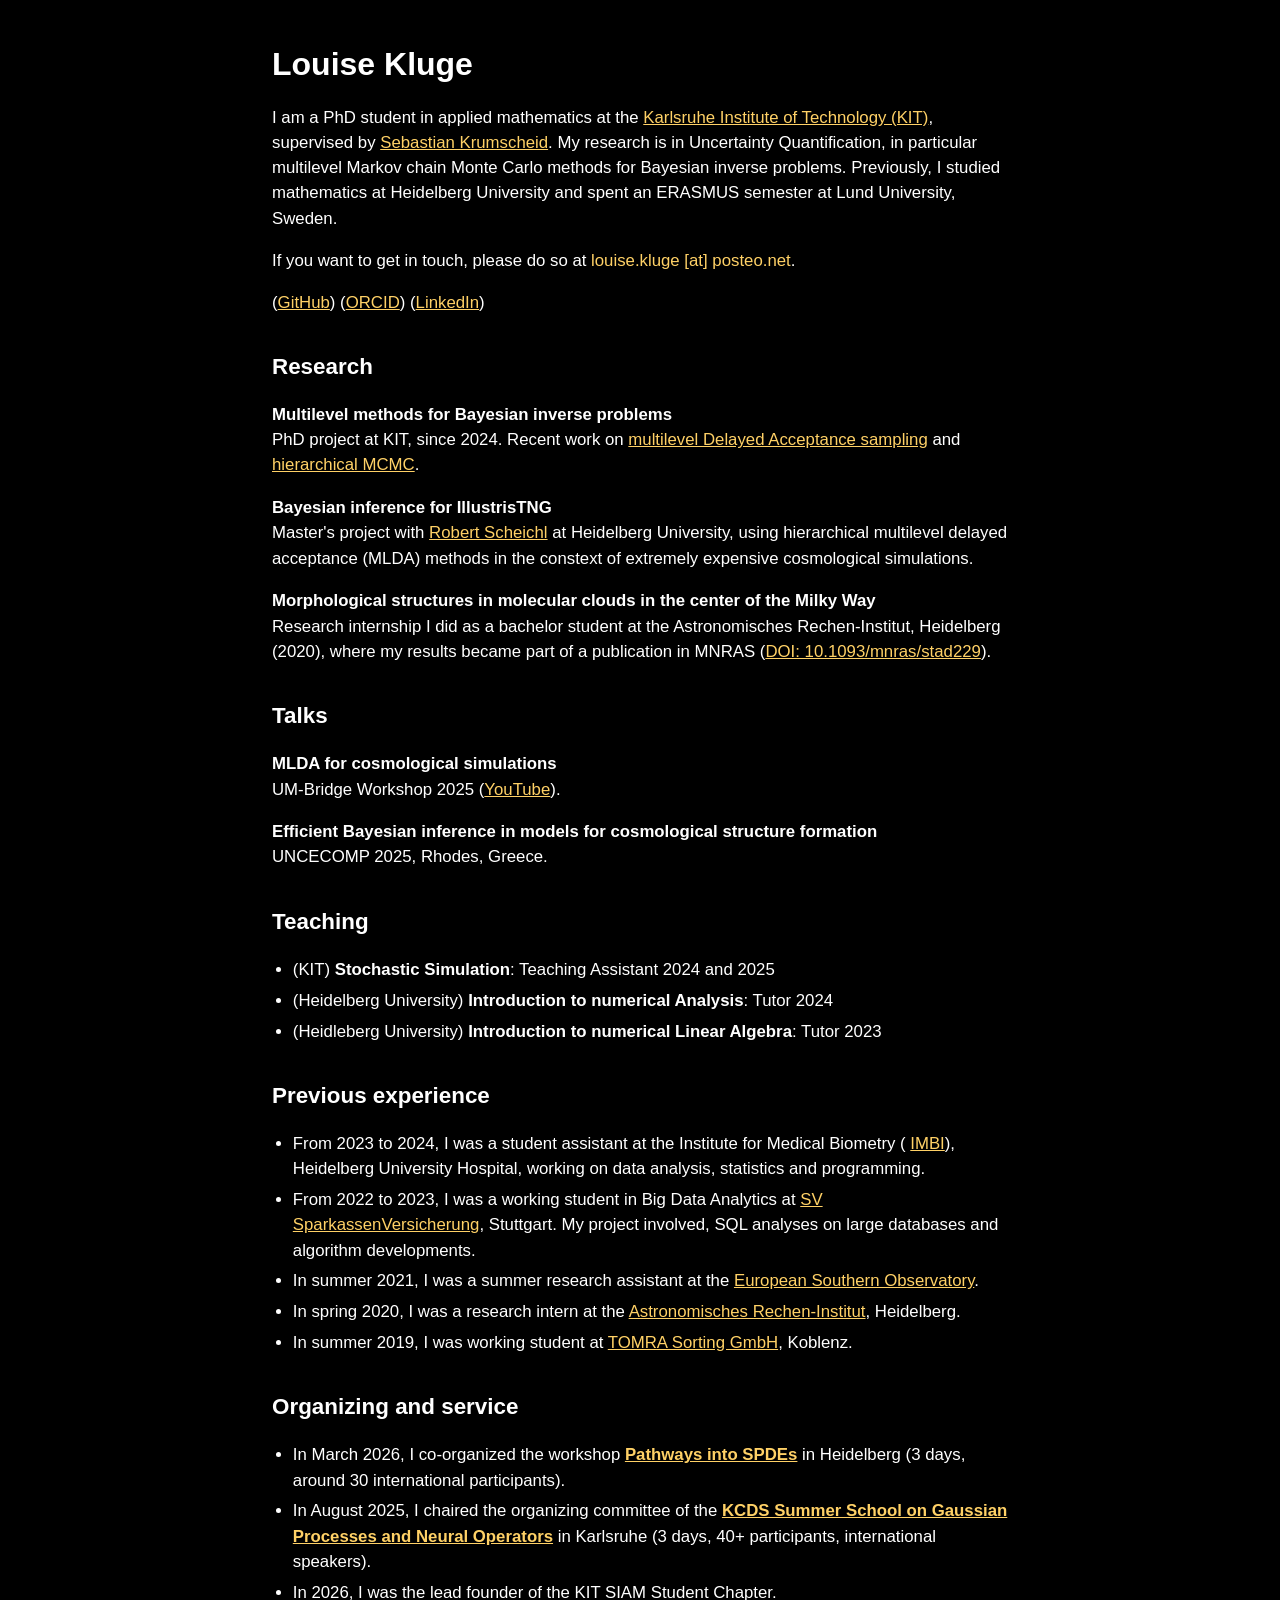
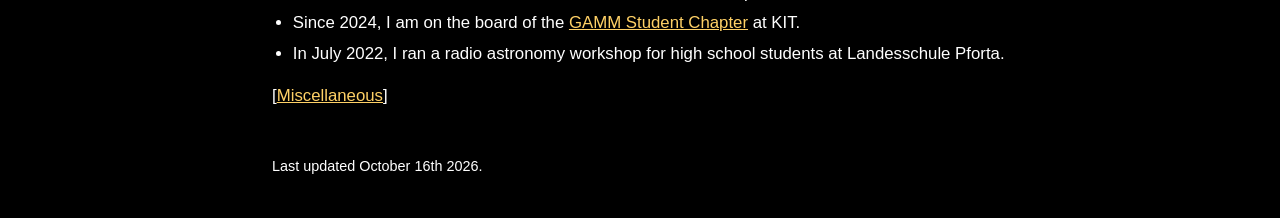
==== index.html @ 1eddc621 "update" ====
<!DOCTYPE html>
<html lang="en">
<head>
  <meta charset="utf-8">
  <meta name="viewport" content="width=device-width, initial-scale=1">
  <meta name="description" content="Louise Kluge Personal Website.">
  <title>L. Kluge</title>
  <link rel="stylesheet" href="style.css">
</head>
<body>

  <h1>Louise Kluge</h1>

  <p>
    I am a PhD student in applied mathematics at the
    <a href="https://www.scc.kit.edu/personen/17714.php">Karlsruhe Institute of Technology (KIT)</a>, 
	supervised by <a href="https://www.scc.kit.edu/forschung/17000.php">Sebastian Krumscheid</a>.
    My research is in Uncertainty Quantification, in particular multilevel
    Markov chain Monte Carlo methods for Bayesian inverse problems.
    Previously, I studied mathematics at Heidelberg University and spent an ERASMUS semester at Lund University, Sweden. 
  </p>

  <p>
    If you want to get in touch, please do so at <span class="email">louise.kluge [at] posteo.net</span>.
  </p>

  <p>
    (<a href="https://github.com/louisekluge">GitHub</a>)
    (<a href="https://orcid.org/0000-0002-8956-9580">ORCID</a>)
    (<a href="https://linkedin.com/in/louise-kluge-uq">LinkedIn</a>)
  </p>

  
  <h2>Research</h2>

  <p class="entry">
    <b>Multilevel methods for Bayesian inverse problems</b><br>
    PhD project at KIT, since 2024. Recent work on <a href="https://github.com/louisekluge/mlda-variance-reduction">multilevel Delayed Acceptance sampling</a> 
	and <a href="https://github.com/louisekluge/lin_el">hierarchical MCMC</a>.
  </p>

<p class="entry">
<b>Bayesian inference for IllustrisTNG</b><br>
    Master's project with <a href="https://katana.iwr.uni-heidelberg.de/people/rob/">Robert Scheichl</a> at
	Heidelberg University, using hierarchical
    multilevel delayed acceptance (MLDA) methods in the constext of extremely expensive cosmological simulations.
</p>

  <p class="entry">
    <b>Morphological structures in molecular clouds in the center of the Milky Way</b><br>
    Research internship I did as a bachelor student at the Astronomisches Rechen-Institut, Heidelberg (2020), where 
    my results became part of a publication in MNRAS
    (<a href="https://doi.org/10.1093/mnras/stad229">DOI: 10.1093/mnras/stad229</a>).

<h2>Talks</h2>

<p class="entry">
<b>MLDA for cosmological simulations</b><br>
    UM-Bridge Workshop 2025
    (<a href="https://www.youtube.com/watch?v=TwAfJcNvwOg">YouTube</a>).
</p>

<p class="entry">
<b>Efficient Bayesian inference in models for cosmological structure formation</b><br>
    UNCECOMP 2025, Rhodes, Greece.
</p>

  <h2>Teaching</h2>

  <ul>
	
    <li>(KIT) <b>Stochastic Simulation</b>: Teaching Assistant 2024 and 2025</li>
	<li>(Heidelberg University) <b>Introduction to numerical Analysis</b>: Tutor 2024</li>
	<li>(Heidleberg University) <b>Introduction to numerical Linear Algebra</b>: Tutor 2023</li>
  </ul>

  <h2>Previous experience</h2>

  <ul>
    <li>From 2023 to 2024, I was a student assistant at the Institute for Medical Biometry (
		<a href="https://www.klinikum.uni-heidelberg.de/kliniken-institute/institute/institut-fuer-medizinische-biometrie/">IMBI</a>),
      Heidelberg University Hospital, working on data analysis, statistics and programming.</li>
    <li>From 2022 to 2023, I was a working student in Big Data Analytics at
		<a href="https://www.sparkassenversicherung.de">SV SparkassenVersicherung</a>, Stuttgart.
      My project involved, SQL analyses on large databases and algorithm developments.</li>
    <li>In summer 2021, I was a summer research assistant at the
      <a href="https://www.eso.org/">European Southern Observatory</a>.</li>
    <li>In spring 2020, I was a research intern at the
      <a href="https://www.ari.uni-heidelberg.de/">Astronomisches Rechen-Institut</a>, Heidelberg.</li>
	<li>In summer 2019, I was working student at 
      <a href="https://www.tomra.com/">TOMRA Sorting GmbH</a>, Koblenz.</li>
  </ul>


<h2>Organizing and service</h2>

<ul>
<li>In March 2026, I co-organized the workshop
<a href="https://ssp.math.uni-heidelberg.de/WS_SPDEs_2026/index.html"><b>Pathways into SPDEs</b></a> in Heidelberg
      (3 days, around 30 international participants).</li>
<li>In August 2025, I chaired the organizing committee of the
<a href="https://www.kcds.kit.edu/973.php"><b>KCDS Summer School on Gaussian Processes and Neural Operators</b></a> in Karlsruhe
      (3 days, 40+ participants, international speakers).</li>
<li>In 2026, I was the lead founder of the KIT SIAM Student Chapter.</li>
<li>Since 2024, I am on the board of the
<a href="https://www.mathsee.kit.edu/GAMM-Student-Chapter.php">GAMM Student Chapter</a> at KIT.</li>
<li>In July 2022, I ran a radio astronomy workshop for high school students at Landesschule Pforta.</li>
</ul>

<p>[<a href="misc.html">Miscellaneous</a>]</p>	
  <footer>Last updated October 16th 2026.</footer>

</body>
</html>
---- style.css ----
html { color-scheme: dark; }
body {
  max-width: 46rem;
  margin: 2.5rem auto;
  padding: 0 1rem;
  font-family: -apple-system, BlinkMacSystemFont, "Segoe UI", Helvetica, Arial, sans-serif;
  font-size: 1.05rem;
  line-height: 1.5;
  color: #fff;
  background: #000;
}
h1 { font-size: 2rem; margin-bottom: 0.5rem; }
h2 { font-size: 1.4rem; margin-top: 2.2rem; }
h3 { font-size: 1.15rem; margin-top: 1.6rem; }
a { color: #ffd166; text-decoration: underline; }
a:hover { text-decoration: none; }
.entry { margin: 0 0 1.1rem 0; }
ul { padding-left: 1.3rem; }
li { margin-bottom: 0.35rem; }
footer { margin-top: 3rem; font-size: 0.9rem; }
.email { color: #ffd166; }
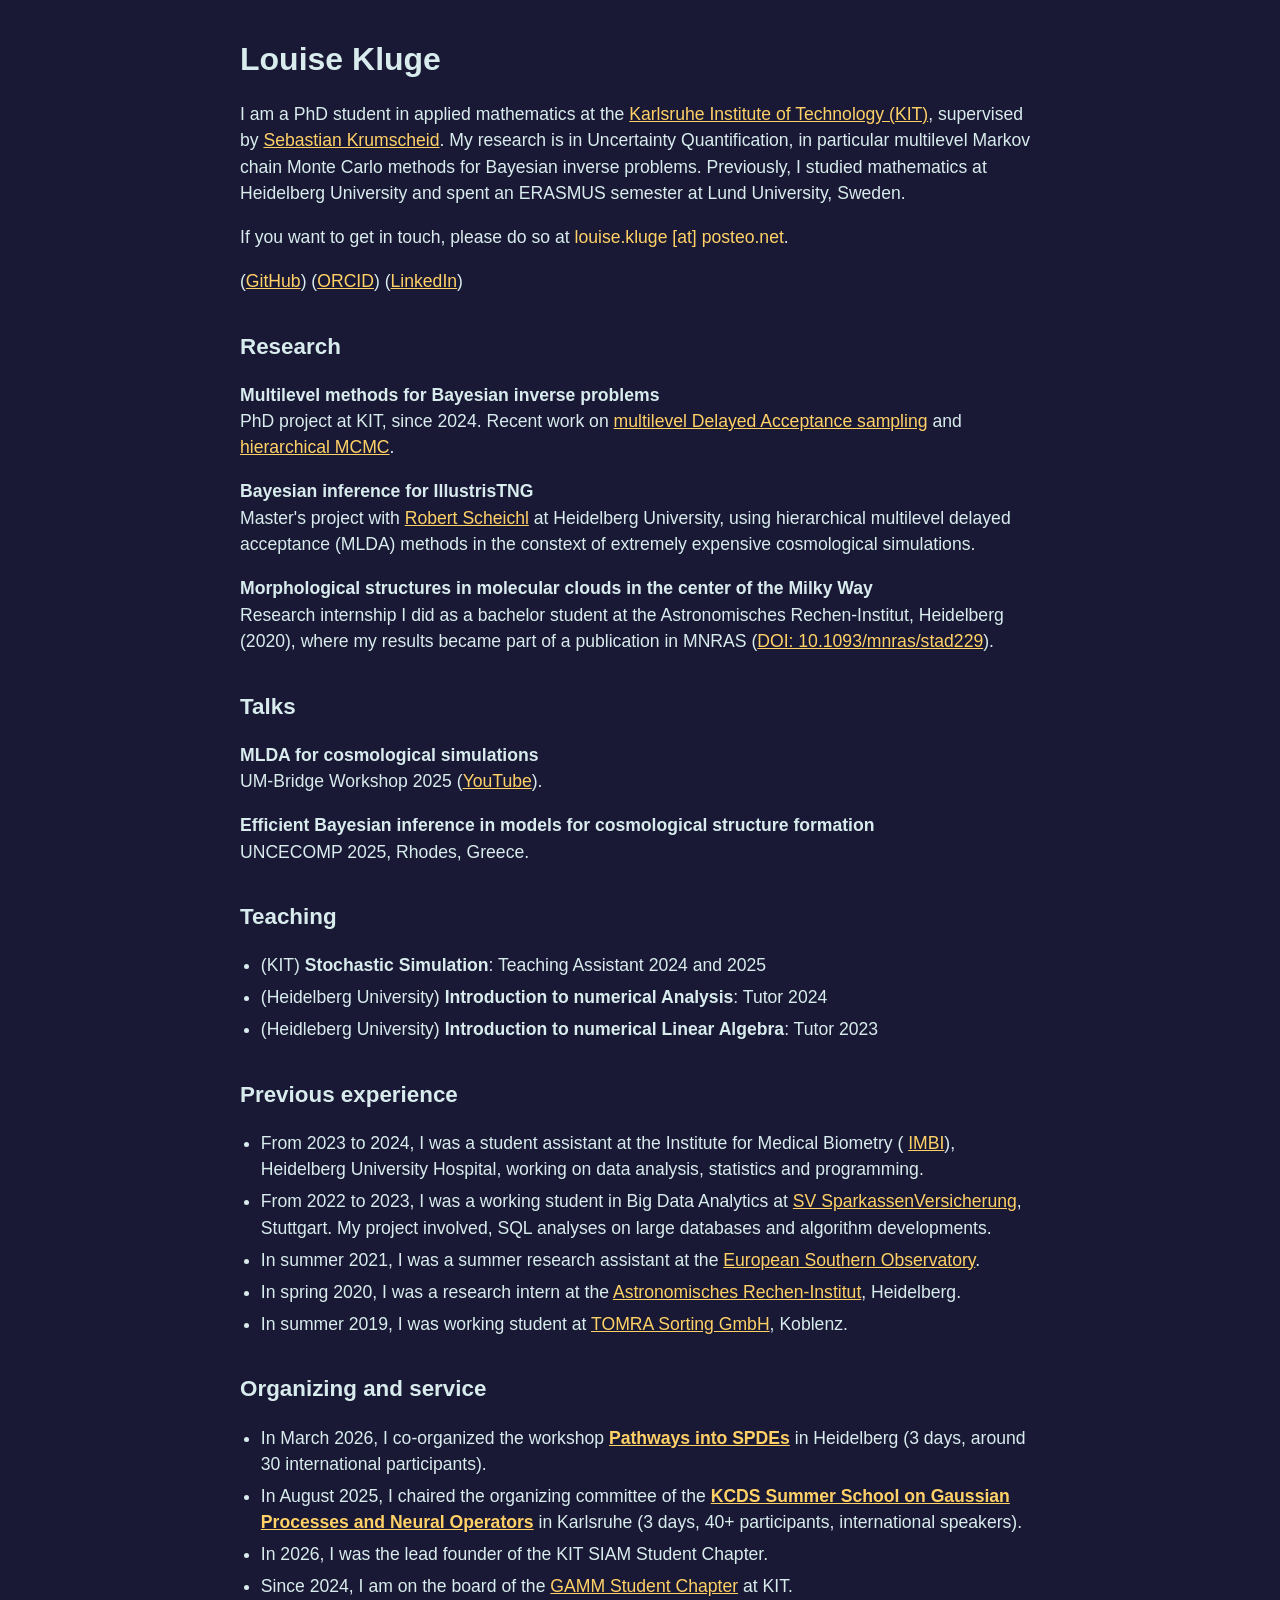
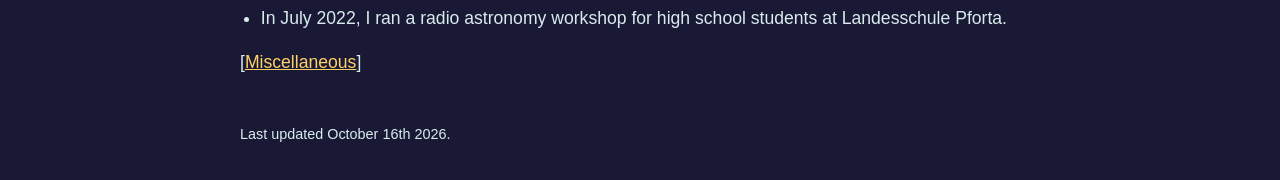
==== commit 85ceb065: "style" ====
--- a/index.html
+++ b/index.html
@@ -42,8 +42,8 @@
 <p class="entry">
 <b>Bayesian inference for IllustrisTNG</b><br>
     Master's project with <a href="https://katana.iwr.uni-heidelberg.de/people/rob/">Robert Scheichl</a> at
-	Heidelberg University, using hierarchical
-    multilevel delayed acceptance (MLDA) methods in the constext of extremely expensive cosmological simulations.
+	Heidelberg University, using hierarchical multilevel delayed acceptance (MLDA) methods 
+	in the constext of extremely expensive cosmological simulations.
 </p>
 
   <p class="entry">
--- a/style.css
+++ b/style.css
@@ -1,13 +1,13 @@
 html { color-scheme: dark; }
 body {
-  max-width: 46rem;
-  margin: 2.5rem auto;
+  max-width: 50rem;
+  margin: 2.2rem auto;
   padding: 0 1rem;
   font-family: -apple-system, BlinkMacSystemFont, "Segoe UI", Helvetica, Arial, sans-serif;
-  font-size: 1.05rem;
+  font-size: 1.1rem;
   line-height: 1.5;
-  color: #fff;
-  background: #000;
+  color: #d8eced;
+  background: #191935;
 }
 h1 { font-size: 2rem; margin-bottom: 0.5rem; }
 h2 { font-size: 1.4rem; margin-top: 2.2rem; }
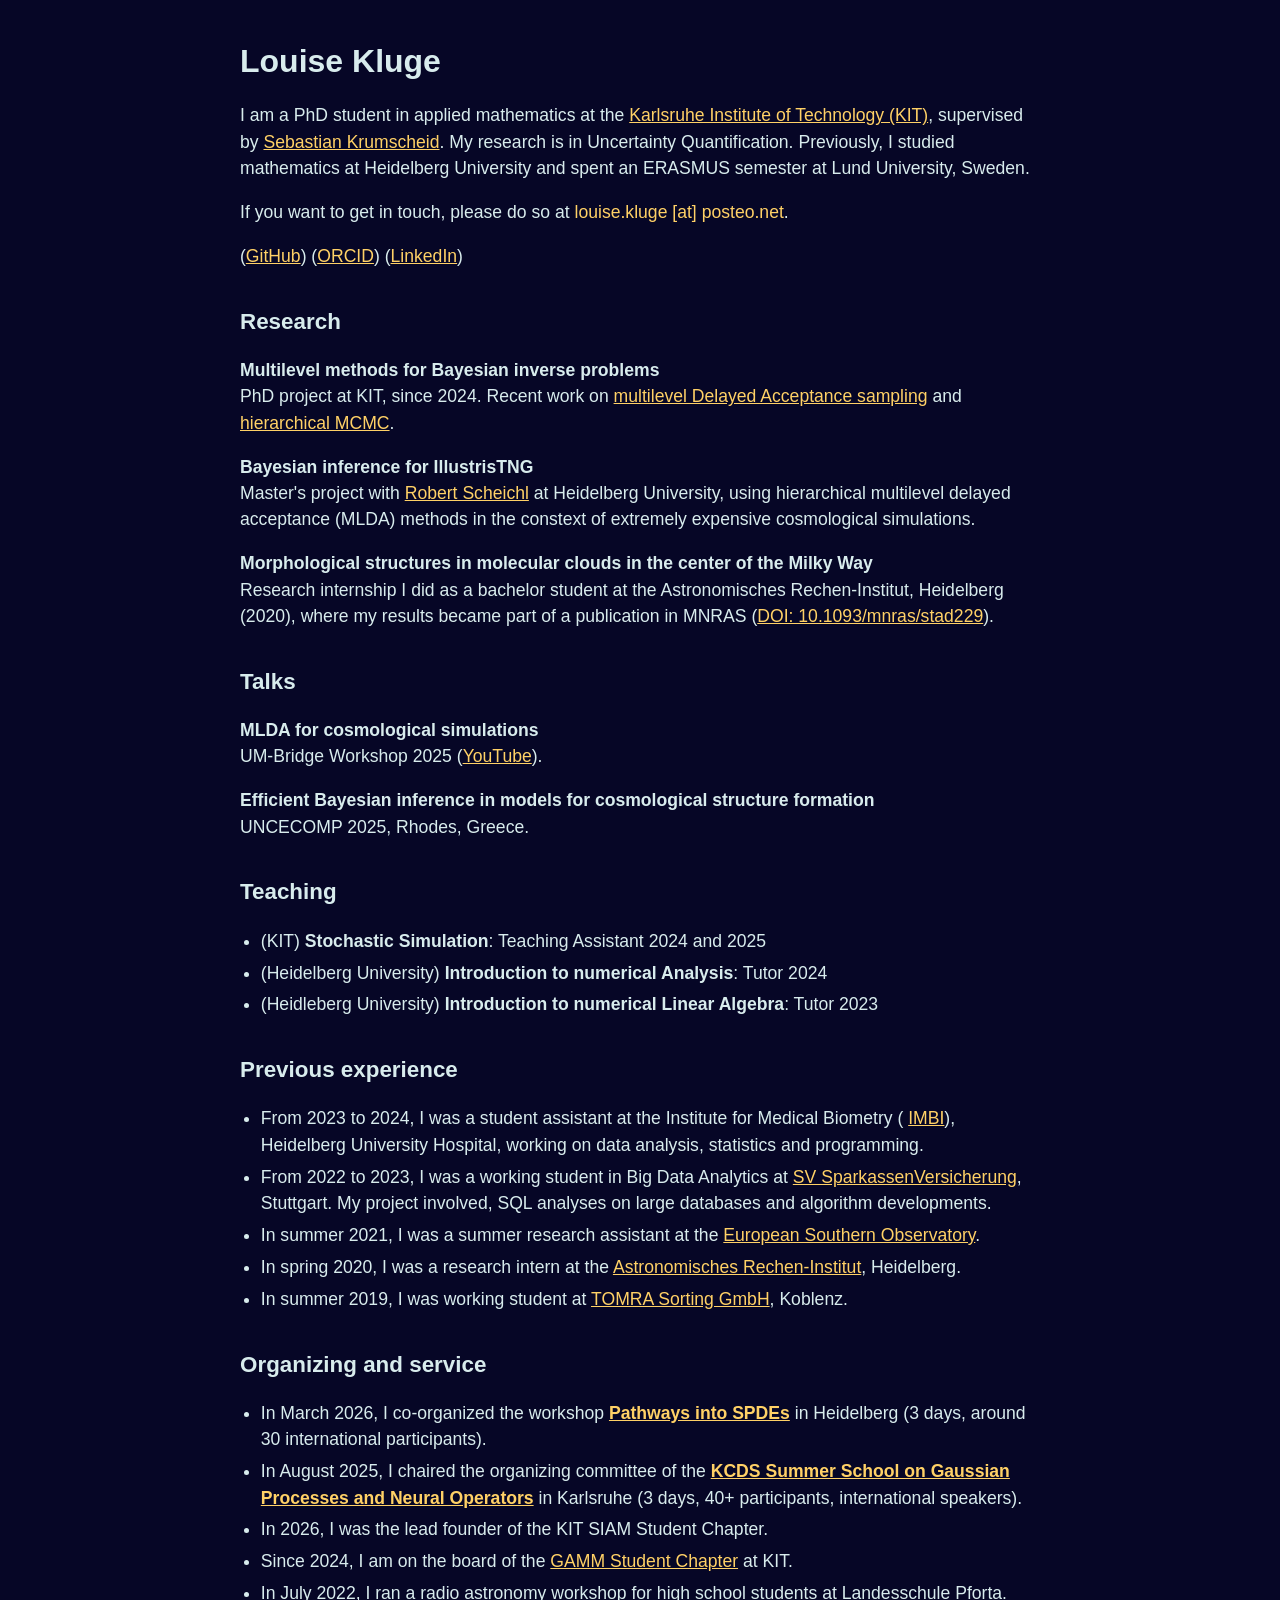
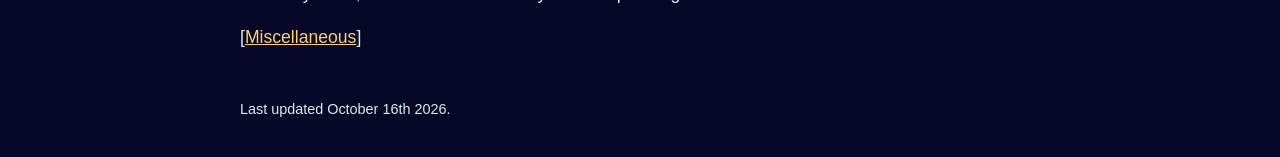
==== commit 15ebb6cc: "shorteded introduction" ====
--- a/index.html
+++ b/index.html
@@ -15,8 +15,7 @@
     I am a PhD student in applied mathematics at the
     <a href="https://www.scc.kit.edu/personen/17714.php">Karlsruhe Institute of Technology (KIT)</a>, 
 	supervised by <a href="https://www.scc.kit.edu/forschung/17000.php">Sebastian Krumscheid</a>.
-    My research is in Uncertainty Quantification, in particular multilevel
-    Markov chain Monte Carlo methods for Bayesian inverse problems.
+    My research is in Uncertainty Quantification.
     Previously, I studied mathematics at Heidelberg University and spent an ERASMUS semester at Lund University, Sweden. 
   </p>
 
--- a/style.css
+++ b/style.css
@@ -1,13 +1,13 @@
 html { color-scheme: dark; }
 body {
   max-width: 50rem;
-  margin: 2.2rem auto;
+  margin: 2.3rem auto;
   padding: 0 1rem;
-  font-family: -apple-system, BlinkMacSystemFont, "Segoe UI", Helvetica, Arial, sans-serif;
+  font-family: "Source Sans 3", Helvetica, Arial, sans-serif;
   font-size: 1.1rem;
   line-height: 1.5;
   color: #d8eced;
-  background: #191935;
+  background: #060626;
 }
 h1 { font-size: 2rem; margin-bottom: 0.5rem; }
 h2 { font-size: 1.4rem; margin-top: 2.2rem; }
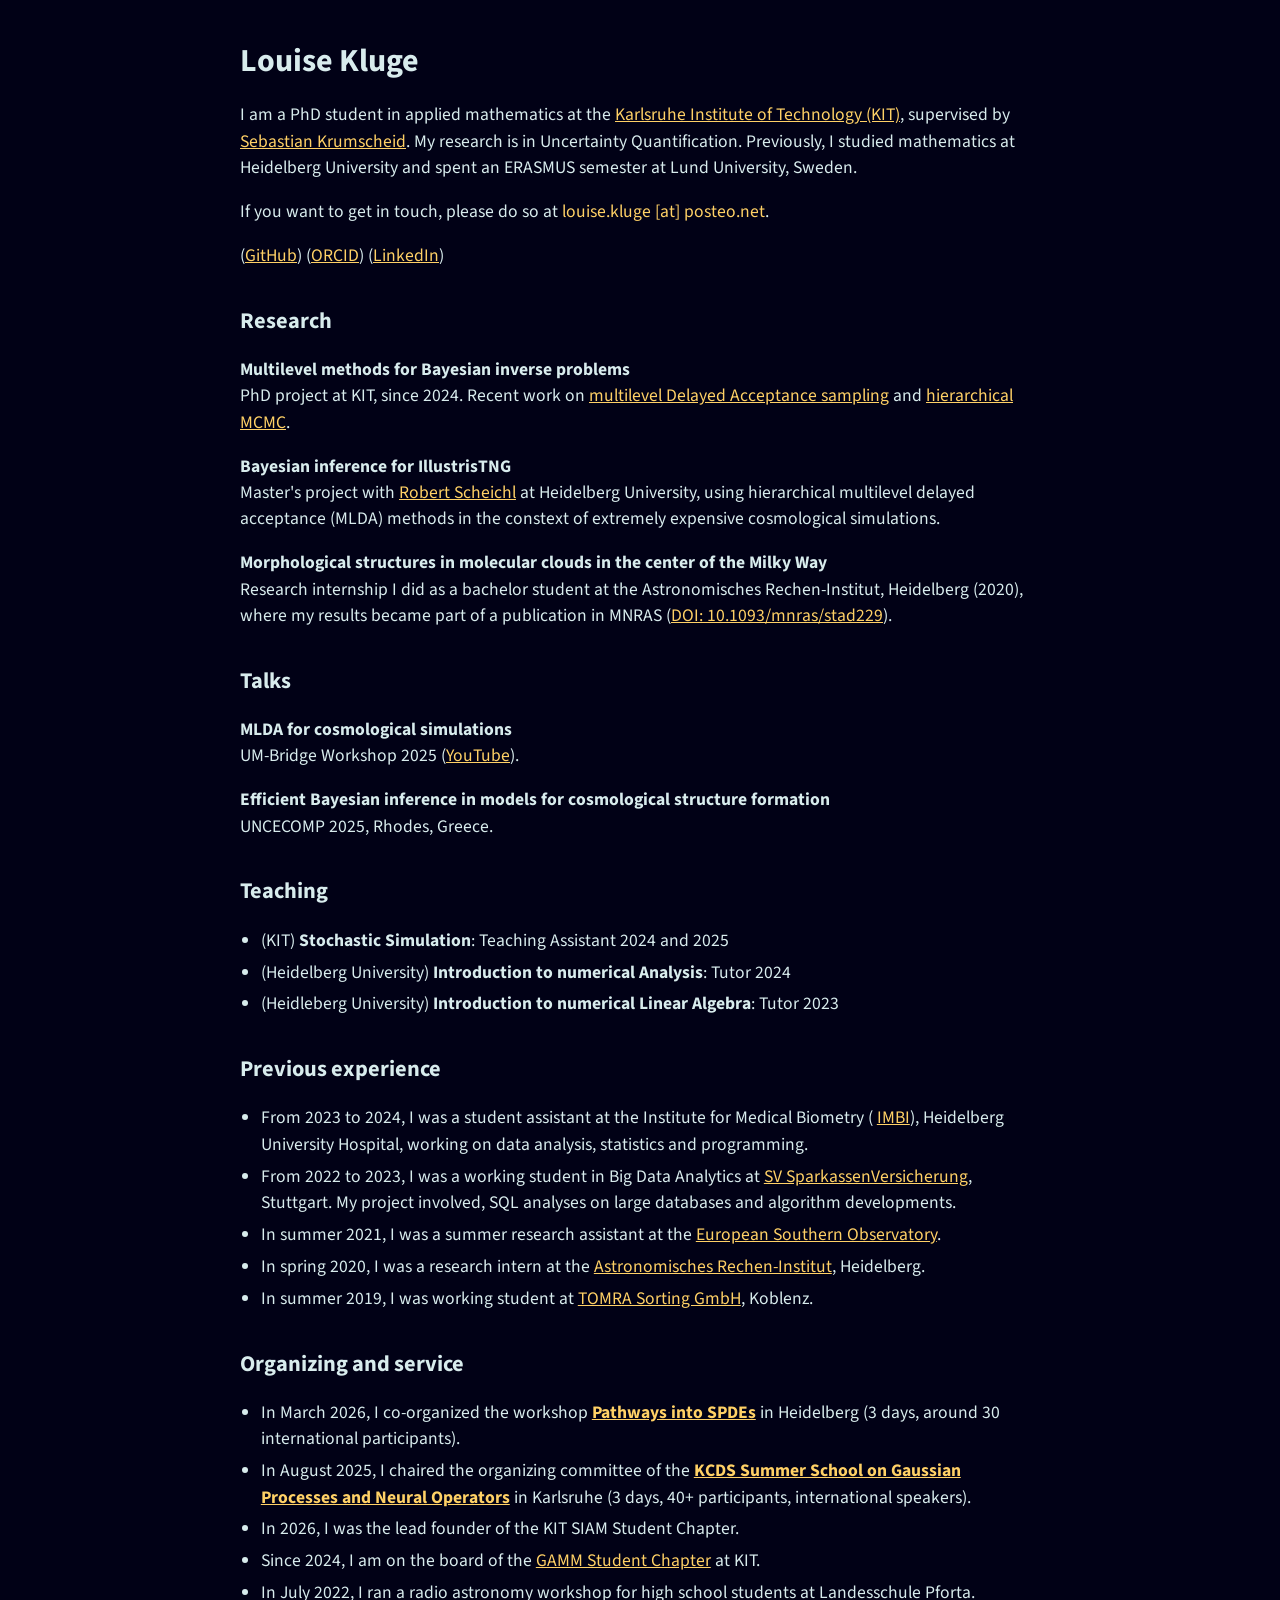
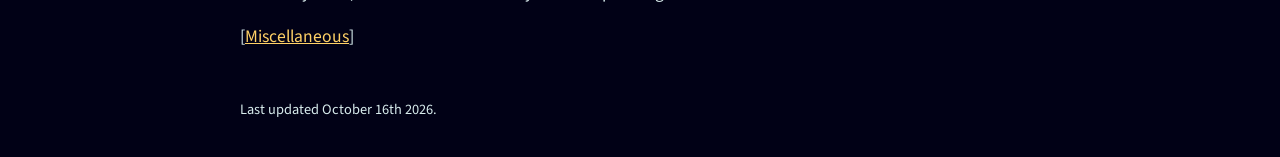
==== commit 3410c964: "improve style" ====
--- a/index.html
+++ b/index.html
@@ -4,7 +4,10 @@
   <meta charset="utf-8">
   <meta name="viewport" content="width=device-width, initial-scale=1">
   <meta name="description" content="Louise Kluge Personal Website.">
-  <title>L. Kluge</title>
+  <title>L. Kluge • Personal Website</title>
+  <link rel="preconnect" href="https://fonts.googleapis.com">
+  <link rel="preconnect" href="https://fonts.gstatic.com" crossorigin>
+  <link href="https://fonts.googleapis.com/css2?family=Source+Sans+3:wght@300;400;700&display=swap" rel="stylesheet">
   <link rel="stylesheet" href="style.css">
 </head>
 <body>
--- a/style.css
+++ b/style.css
@@ -7,7 +7,7 @@
   font-size: 1.1rem;
   line-height: 1.5;
   color: #d8eced;
-  background: #060626;
+  background: #000017ec;
 }
 h1 { font-size: 2rem; margin-bottom: 0.5rem; }
 h2 { font-size: 1.4rem; margin-top: 2.2rem; }
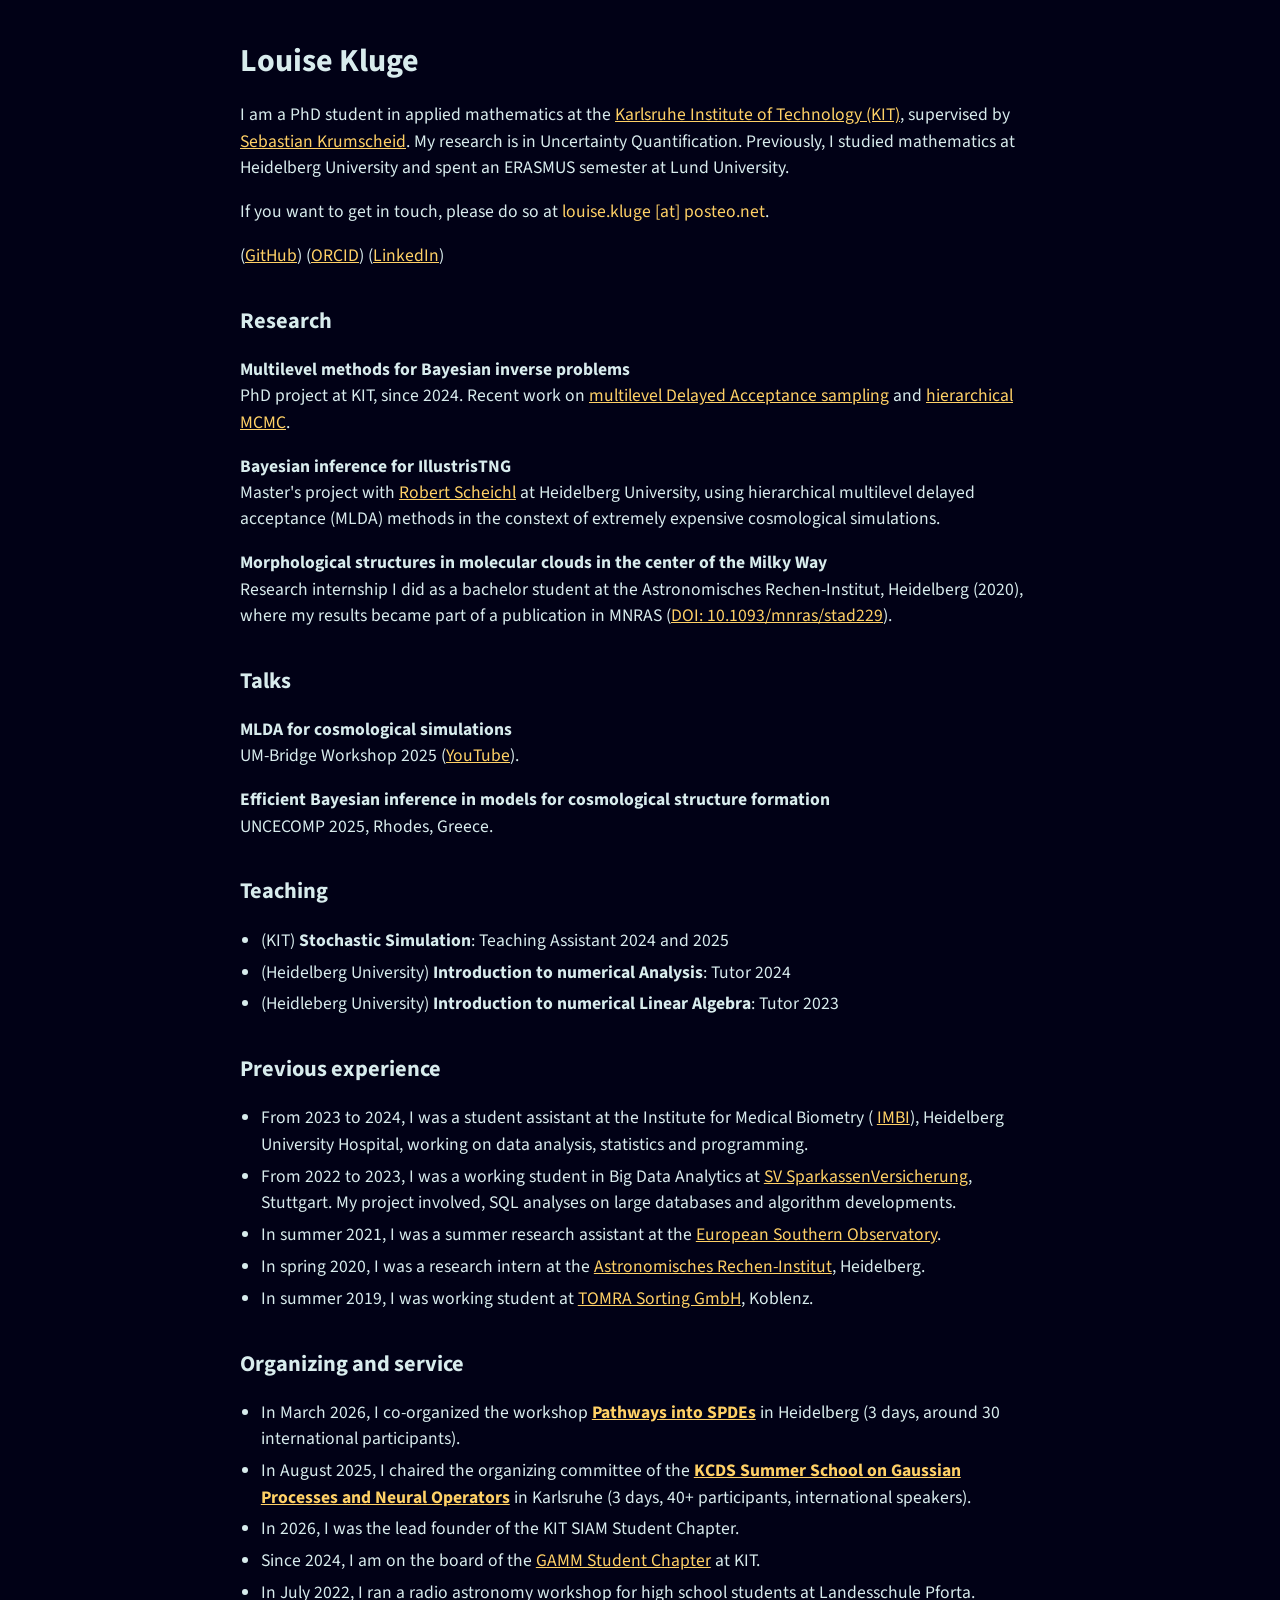
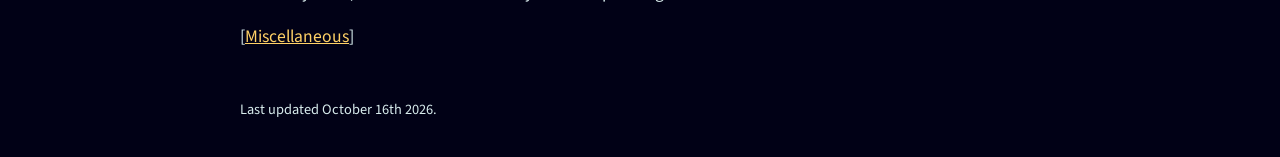
==== commit 091af487: "style" ====
--- a/index.html
+++ b/index.html
@@ -19,7 +19,7 @@
     <a href="https://www.scc.kit.edu/personen/17714.php">Karlsruhe Institute of Technology (KIT)</a>, 
 	supervised by <a href="https://www.scc.kit.edu/forschung/17000.php">Sebastian Krumscheid</a>.
     My research is in Uncertainty Quantification.
-    Previously, I studied mathematics at Heidelberg University and spent an ERASMUS semester at Lund University, Sweden. 
+    Previously, I studied mathematics at Heidelberg University and spent an ERASMUS semester at Lund University. 
   </p>
 
   <p>
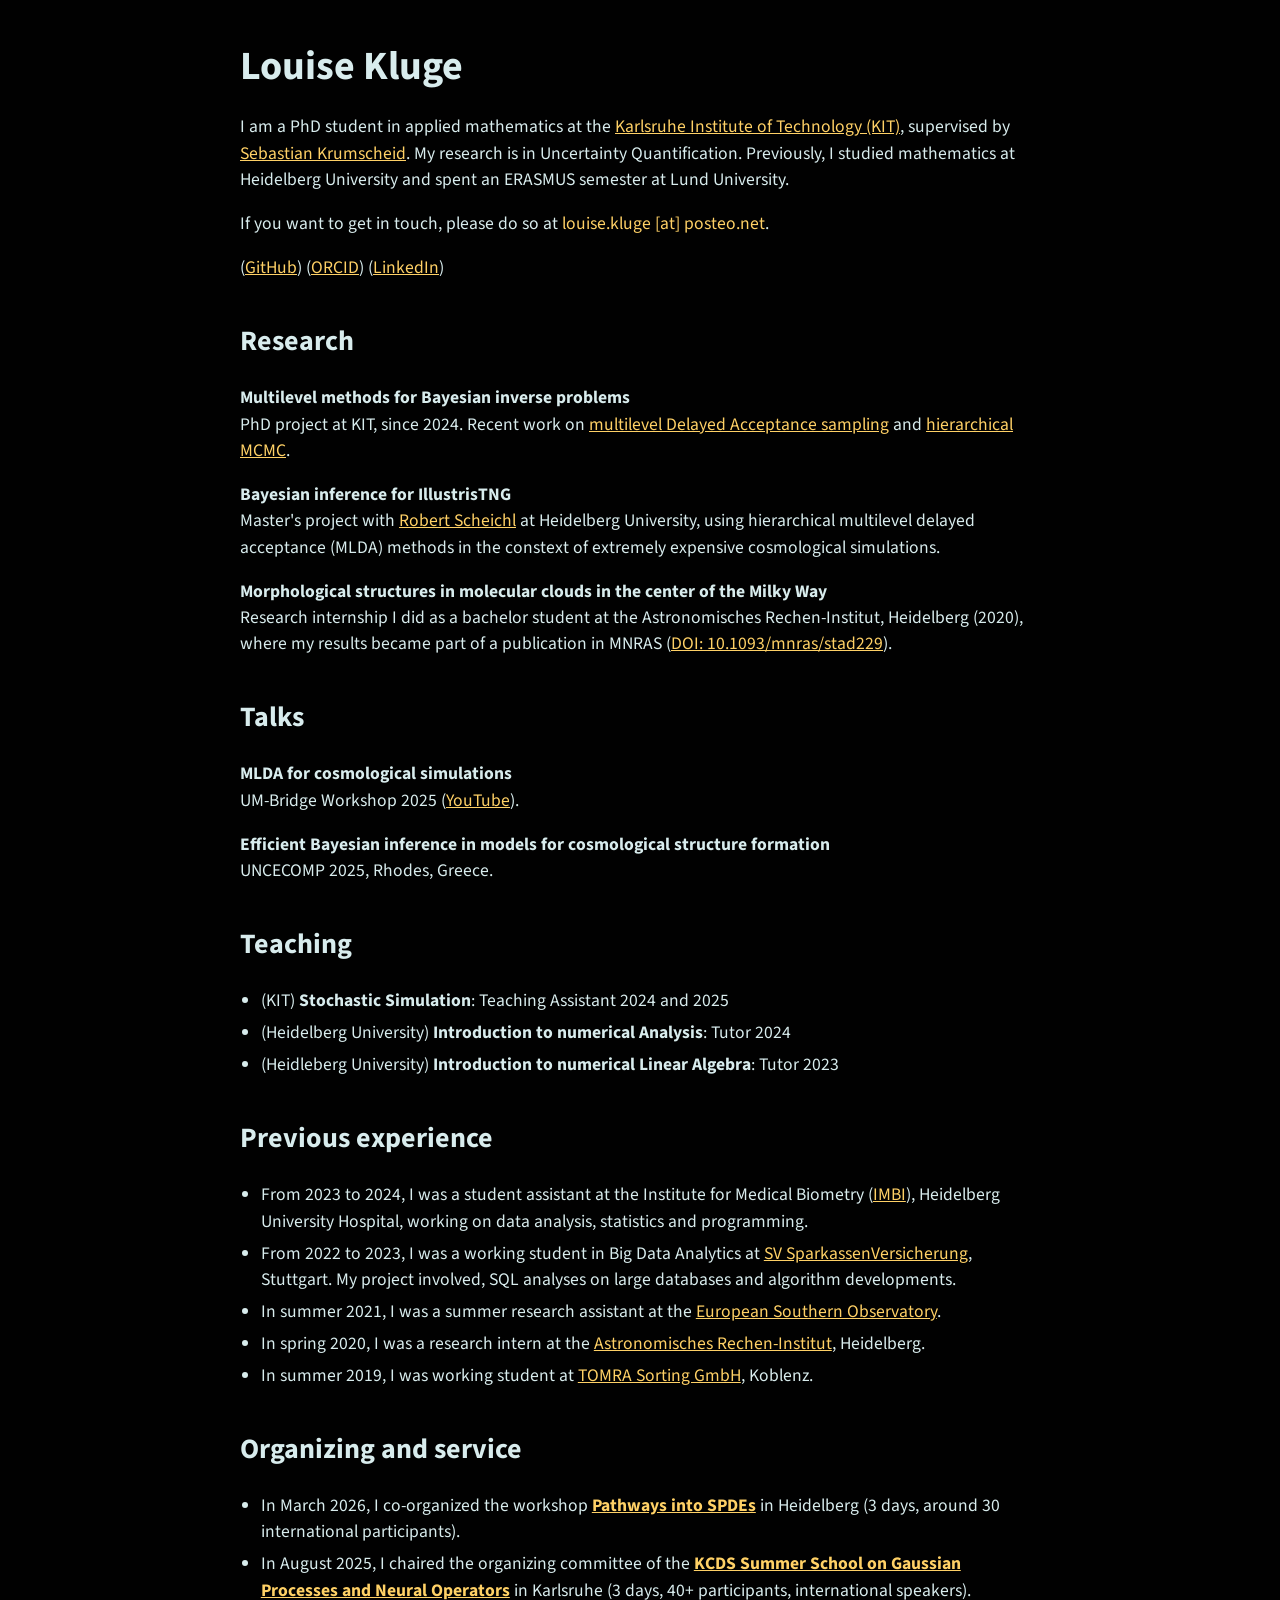
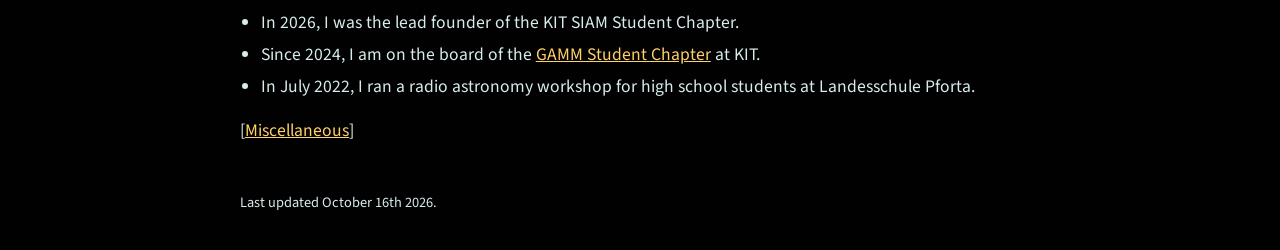
==== commit 1d94b2e1: "rogue space" ====
--- a/index.html
+++ b/index.html
@@ -79,8 +79,7 @@
   <h2>Previous experience</h2>
 
   <ul>
-    <li>From 2023 to 2024, I was a student assistant at the Institute for Medical Biometry (
-		<a href="https://www.klinikum.uni-heidelberg.de/kliniken-institute/institute/institut-fuer-medizinische-biometrie/">IMBI</a>),
+    <li>From 2023 to 2024, I was a student assistant at the Institute for Medical Biometry (<a href="https://www.klinikum.uni-heidelberg.de/kliniken-institute/institute/institut-fuer-medizinische-biometrie/">IMBI</a>),
       Heidelberg University Hospital, working on data analysis, statistics and programming.</li>
     <li>From 2022 to 2023, I was a working student in Big Data Analytics at
 		<a href="https://www.sparkassenversicherung.de">SV SparkassenVersicherung</a>, Stuttgart.
--- a/style.css
+++ b/style.css
@@ -7,11 +7,11 @@
   font-size: 1.1rem;
   line-height: 1.5;
   color: #d8eced;
-  background: #000017ec;
+  background: #000000f0;
 }
-h1 { font-size: 2rem; margin-bottom: 0.5rem; }
-h2 { font-size: 1.4rem; margin-top: 2.2rem; }
-h3 { font-size: 1.15rem; margin-top: 1.6rem; }
+h1 { font-size: 2.5rem; margin-bottom: 0.5rem; }
+h2 { font-size: 1.75rem; margin-top: 2.4rem; }
+h3 { font-size: 1.3rem; margin-top: 1.6rem; }
 a { color: #ffd166; text-decoration: underline; }
 a:hover { text-decoration: none; }
 .entry { margin: 0 0 1.1rem 0; }
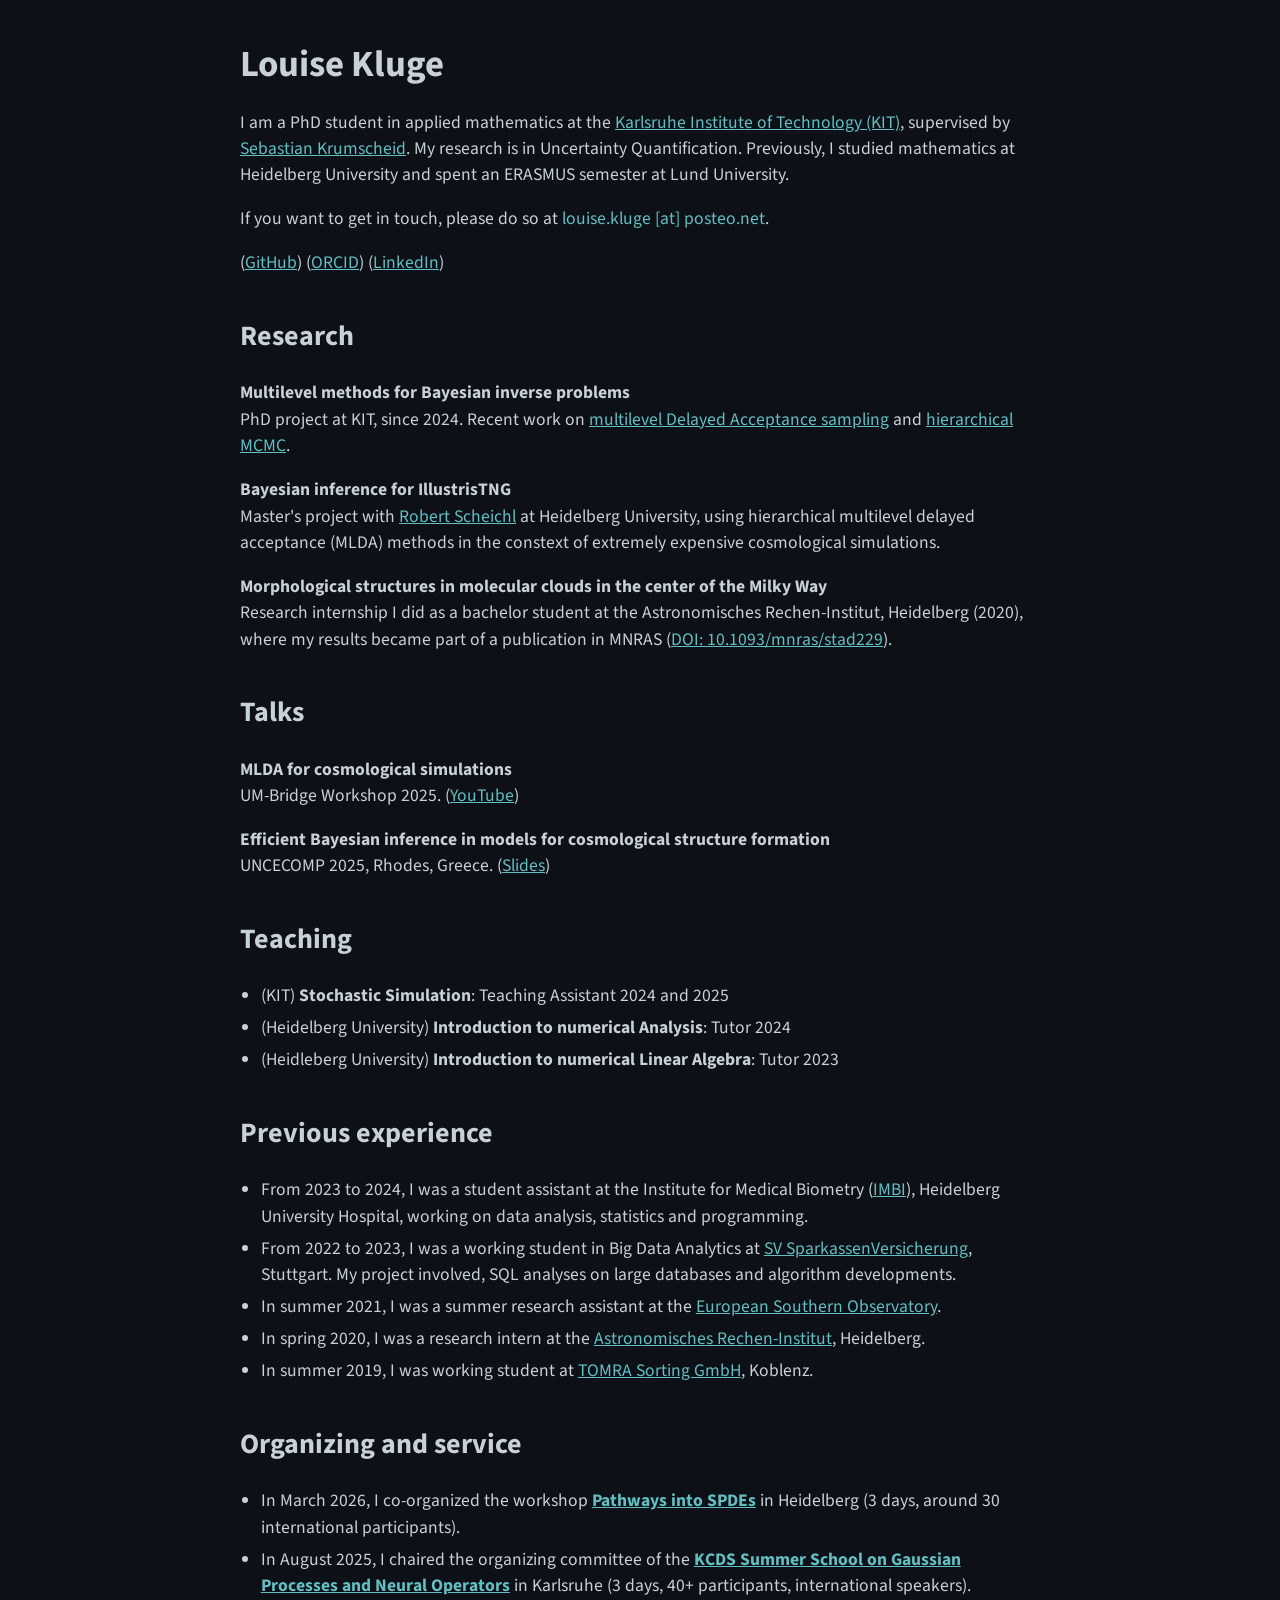
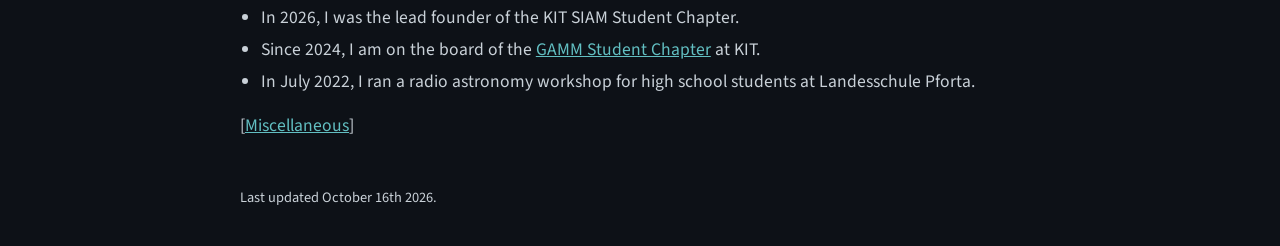
==== commit bd7eb6e0: "include slides" ====
--- a/index.html
+++ b/index.html
@@ -58,13 +58,13 @@
 
 <p class="entry">
 <b>MLDA for cosmological simulations</b><br>
-    UM-Bridge Workshop 2025
-    (<a href="https://www.youtube.com/watch?v=TwAfJcNvwOg">YouTube</a>).
+    UM-Bridge Workshop 2025.
+    (<a href="https://www.youtube.com/watch?v=TwAfJcNvwOg">YouTube</a>)
 </p>
 
 <p class="entry">
 <b>Efficient Bayesian inference in models for cosmological structure formation</b><br>
-    UNCECOMP 2025, Rhodes, Greece.
+    UNCECOMP 2025, Rhodes, Greece. (<a href="pdfs/UNCECOMP25.pdf">Slides</a>)
 </p>
 
   <h2>Teaching</h2>
--- a/style.css
+++ b/style.css
@@ -6,16 +6,16 @@
   font-family: "Source Sans 3", Helvetica, Arial, sans-serif;
   font-size: 1.1rem;
   line-height: 1.5;
-  color: #d8eced;
-  background: #000000f0;
+  color: #c9d1d8;
+  background: #0d1117;
 }
-h1 { font-size: 2.5rem; margin-bottom: 0.5rem; }
+h1 { font-size: 2.3rem; margin-bottom: 0.5rem; }
 h2 { font-size: 1.75rem; margin-top: 2.4rem; }
 h3 { font-size: 1.3rem; margin-top: 1.6rem; }
-a { color: #ffd166; text-decoration: underline; }
+a { color: #62bfc2; text-decoration: underline; }
 a:hover { text-decoration: none; }
 .entry { margin: 0 0 1.1rem 0; }
 ul { padding-left: 1.3rem; }
 li { margin-bottom: 0.35rem; }
 footer { margin-top: 3rem; font-size: 0.9rem; }
-.email { color: #ffd166; }+.email { color: #62bfc2; }
